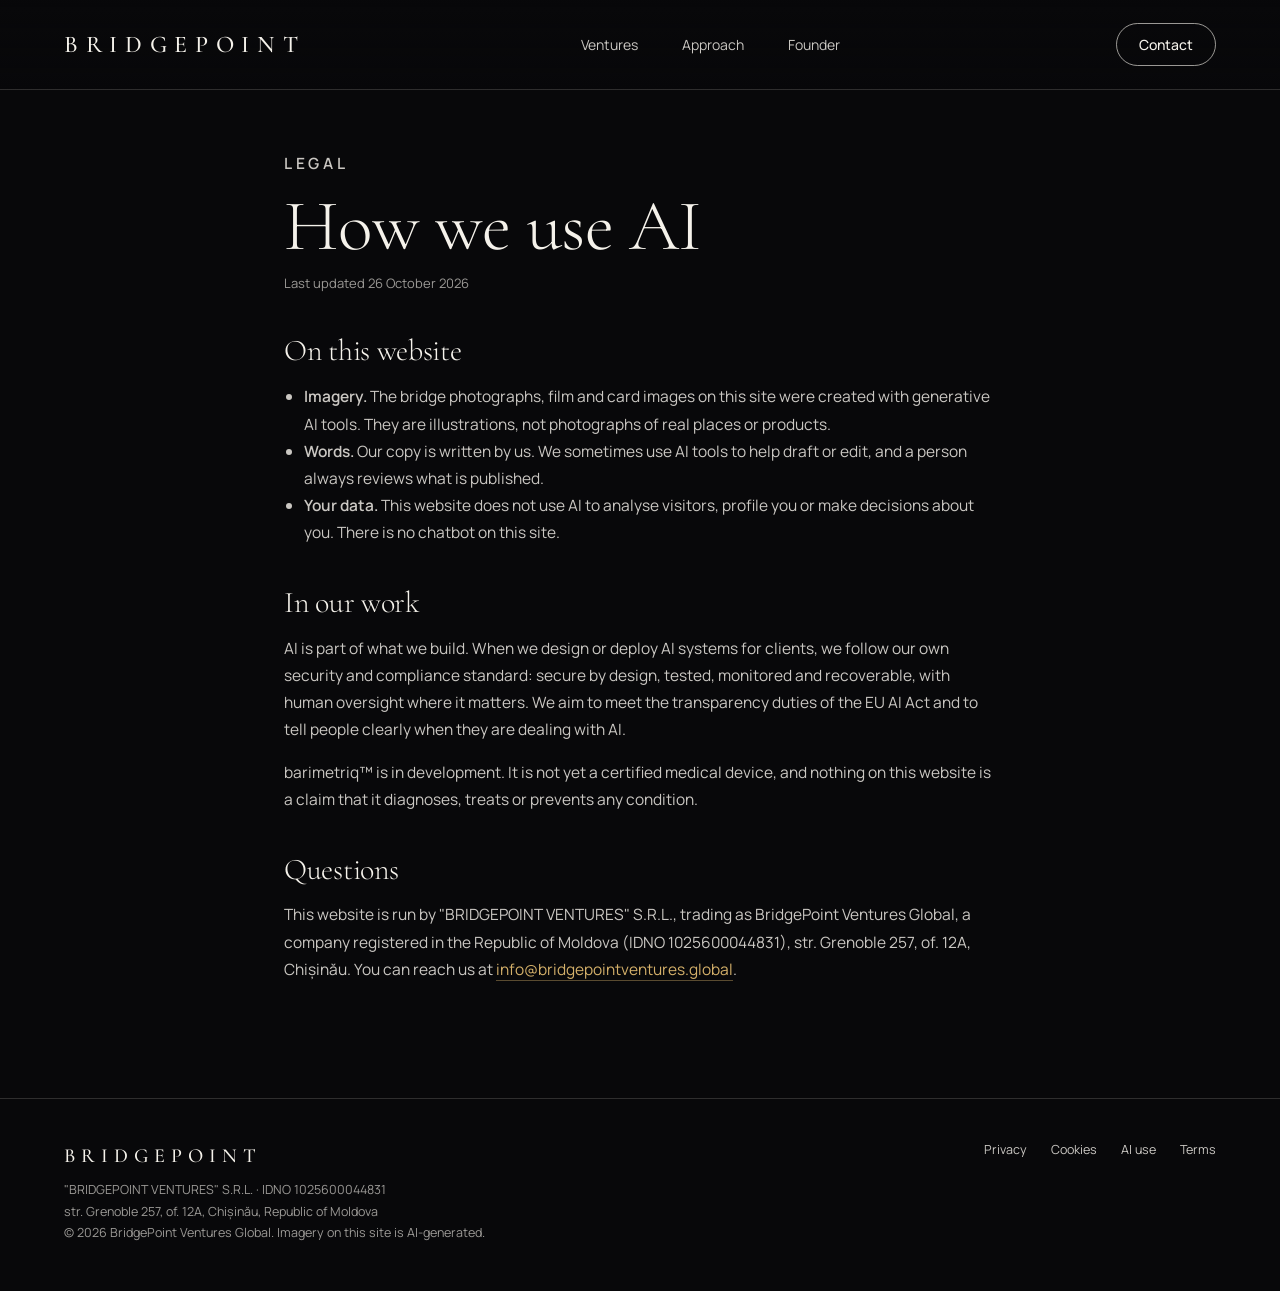
==== ai-use/index.html @ a8a0b84e "Launch BridgePoint Ventures Global website Co-Authored-By: Claude Opus 5.5 <noreply@anthropic.com> C" ====
<!doctype html>
<html lang="en">
<head>
<meta charset="utf-8">
<meta http-equiv="Content-Security-Policy" content="default-src 'self'; script-src 'self'; style-src 'self'; img-src 'self' data:; media-src 'self'; font-src 'self'; connect-src 'self'; object-src 'none'; base-uri 'self'; form-action 'self'; upgrade-insecure-requests">
<meta name="referrer" content="strict-origin-when-cross-origin">
<meta name="viewport" content="width=device-width, initial-scale=1">
<title>How we use AI · BridgePoint Ventures Global</title>
<meta name="description" content="How BridgePoint Ventures Global uses artificial intelligence.">
<meta name="theme-color" content="#08080A">
<meta name="robots" content="index,follow">
<link rel="canonical" href="https://bridgepointventures.global/ai-use/">
<link rel="icon" href="/favicon.svg" type="image/svg+xml">
<link rel="stylesheet" href="/css/site.css">
</head>
<body class="ready solid-bg">
<a class="skip" href="#main">Skip to content</a>
<header>
  <a class="logo" href="/" aria-label="BridgePoint Ventures Global, home">BRIDGEPOINT</a>
  <nav class="main" aria-label="Main"><a href="/#ventures">Ventures</a><a href="/#approach">Approach</a><a href="/#founder">Founder</a></nav>
  <a class="pill" href="/#contact">Contact</a>
</header>
<main id="main" class="legal">
<p class="eyebrow">Legal</p>
<h1>How we use AI</h1>
<p class="meta">Last updated 26 October 2026</p>

<h2>On this website</h2>
<ul>
<li><strong>Imagery.</strong> The bridge photographs, film and card images on this site were created with generative AI tools. They are illustrations, not photographs of real places or products.</li>
<li><strong>Words.</strong> Our copy is written by us. We sometimes use AI tools to help draft or edit, and a person always reviews what is published.</li>
<li><strong>Your data.</strong> This website does not use AI to analyse visitors, profile you or make decisions about you. There is no chatbot on this site.</li>
</ul>
<h2>In our work</h2>
<p>AI is part of what we build. When we design or deploy AI systems for clients, we follow our own security and compliance standard: secure by design, tested, monitored and recoverable, with human oversight where it matters. We aim to meet the transparency duties of the EU AI Act and to tell people clearly when they are dealing with AI.</p>
<p>barimetriq™ is in development. It is not yet a certified medical device, and nothing on this website is a claim that it diagnoses, treats or prevents any condition.</p>
<h2>Questions</h2>
<p>This website is run by "BRIDGEPOINT VENTURES" S.R.L., trading as BridgePoint Ventures Global, a company registered in the Republic of Moldova (IDNO 1025600044831), str. Grenoble 257, of. 12A, Chișinău. You can reach us at <a href="mailto:info@bridgepointventures.global">info@bridgepointventures.global</a>.</p>

</main>
<footer>
  <div>
    <div class="fl">BRIDGEPOINT</div>
    <div>"BRIDGEPOINT VENTURES" S.R.L. · IDNO 1025600044831</div>
    <div>str. Grenoble 257, of. 12A, Chișinău, Republic of Moldova</div>
    <div>© 2026 BridgePoint Ventures Global. Imagery on this site is AI-generated.</div>
  </div>
  <nav aria-label="Legal"><a href="/privacy/">Privacy</a><a href="/cookies/">Cookies</a><a href="/ai-use/">AI use</a><a href="/terms/">Terms</a></nav>
</footer>
</body>
</html>
---- css/site.css ----
@font-face{font-family:'Cormorant Garamond';font-style:normal;font-weight:300;font-display:swap;src:url(/fonts/cormorant-garamond-latin-300-normal.woff2) format('woff2');unicode-range:U+0000-00FF,U+0131,U+0152-0153,U+02BB-02BC,U+02C6,U+02DA,U+02DC,U+2000-206F,U+2122,U+2190-2193,U+2212,U+2215}
@font-face{font-family:'Cormorant Garamond';font-style:normal;font-weight:300;font-display:swap;src:url(/fonts/cormorant-garamond-latin-ext-300-normal.woff2) format('woff2');unicode-range:U+0100-02AF,U+0218-021B,U+1E00-1EFF,U+20A0-20CF,U+2C60-2C7F,U+A720-A7FF}
@font-face{font-family:'Cormorant Garamond';font-style:italic;font-weight:300;font-display:swap;src:url(/fonts/cormorant-garamond-latin-300-italic.woff2) format('woff2');unicode-range:U+0000-00FF,U+0131,U+0152-0153,U+02BB-02BC,U+02C6,U+02DA,U+02DC,U+2000-206F,U+2122,U+2190-2193,U+2212,U+2215}
@font-face{font-family:'Cormorant Garamond';font-style:italic;font-weight:300;font-display:swap;src:url(/fonts/cormorant-garamond-latin-ext-300-italic.woff2) format('woff2');unicode-range:U+0100-02AF,U+0218-021B,U+1E00-1EFF,U+20A0-20CF,U+2C60-2C7F,U+A720-A7FF}
@font-face{font-family:'Cormorant Garamond';font-style:normal;font-weight:500;font-display:swap;src:url(/fonts/cormorant-garamond-latin-500-normal.woff2) format('woff2');unicode-range:U+0000-00FF,U+0131,U+0152-0153,U+02BB-02BC,U+02C6,U+02DA,U+02DC,U+2000-206F,U+2122,U+2190-2193,U+2212,U+2215}
@font-face{font-family:'Cormorant Garamond';font-style:normal;font-weight:500;font-display:swap;src:url(/fonts/cormorant-garamond-latin-ext-500-normal.woff2) format('woff2');unicode-range:U+0100-02AF,U+0218-021B,U+1E00-1EFF,U+20A0-20CF,U+2C60-2C7F,U+A720-A7FF}
@font-face{font-family:'Manrope';font-style:normal;font-weight:400;font-display:swap;src:url(/fonts/manrope-latin-400-normal.woff2) format('woff2');unicode-range:U+0000-00FF,U+0131,U+0152-0153,U+02BB-02BC,U+02C6,U+02DA,U+02DC,U+2000-206F,U+2122,U+2190-2193,U+2212,U+2215}
@font-face{font-family:'Manrope';font-style:normal;font-weight:400;font-display:swap;src:url(/fonts/manrope-latin-ext-400-normal.woff2) format('woff2');unicode-range:U+0100-02AF,U+0218-021B,U+1E00-1EFF,U+20A0-20CF,U+2C60-2C7F,U+A720-A7FF}
@font-face{font-family:'Manrope';font-style:normal;font-weight:500;font-display:swap;src:url(/fonts/manrope-latin-500-normal.woff2) format('woff2');unicode-range:U+0000-00FF,U+0131,U+0152-0153,U+02BB-02BC,U+02C6,U+02DA,U+02DC,U+2000-206F,U+2122,U+2190-2193,U+2212,U+2215}
@font-face{font-family:'Manrope';font-style:normal;font-weight:500;font-display:swap;src:url(/fonts/manrope-latin-ext-500-normal.woff2) format('woff2');unicode-range:U+0100-02AF,U+0218-021B,U+1E00-1EFF,U+20A0-20CF,U+2C60-2C7F,U+A720-A7FF}
@font-face{font-family:'Manrope';font-style:normal;font-weight:600;font-display:swap;src:url(/fonts/manrope-latin-600-normal.woff2) format('woff2');unicode-range:U+0000-00FF,U+0131,U+0152-0153,U+02BB-02BC,U+02C6,U+02DA,U+02DC,U+2000-206F,U+2122,U+2190-2193,U+2212,U+2215}
@font-face{font-family:'Manrope';font-style:normal;font-weight:600;font-display:swap;src:url(/fonts/manrope-latin-ext-600-normal.woff2) format('woff2');unicode-range:U+0100-02AF,U+0218-021B,U+1E00-1EFF,U+20A0-20CF,U+2C60-2C7F,U+A720-A7FF}

:root{
  --ink:#08080A; --ink-2:#111014; --soft:#F5F2EB; --soft-80:rgba(245,242,235,.82); --soft-60:rgba(245,242,235,.62);
  --hair:rgba(245,242,235,.16); --gold:#D4B06A; --gold-deep:#B8913A;
  --ease:cubic-bezier(.16,1,.3,1);
  --serif:'Cormorant Garamond',Georgia,'Times New Roman',serif; --sans:'Manrope',system-ui,-apple-system,'Segoe UI',sans-serif;
  --pad:64px;
  color-scheme:dark;
}
*{box-sizing:border-box}
html{scroll-behavior:smooth;-webkit-text-size-adjust:100%}
body{margin:0;background:var(--ink);color:var(--soft);font-family:var(--sans);-webkit-font-smoothing:antialiased;overflow-x:hidden}
a{color:inherit;text-decoration:none}
img,video{display:block;max-width:100%}
:focus-visible{outline:2px solid var(--gold);outline-offset:3px;border-radius:4px}
.skip{position:absolute;left:-9999px;top:12px;z-index:100;background:var(--soft);color:var(--ink);padding:10px 16px;border-radius:999px;font-size:14px}
.skip:focus{left:16px}
.sr{position:absolute;width:1px;height:1px;overflow:hidden;clip:rect(0 0 0 0);white-space:nowrap}

/* Stage */
.stage{position:fixed;inset:0;z-index:0;overflow:hidden;background:var(--ink)}
.plate{position:absolute;inset:0;opacity:0;transition:opacity 1.4s var(--ease)}
.plate.on{opacity:1}
.plate img,.plate video{width:100%;height:100%;object-fit:cover;transform:scale(1.06);transition:transform 9s linear}
.plate.on img,.plate.on video{transform:scale(1)}
.plate.dim{opacity:0!important}
.scrim{position:absolute;inset:0;background:linear-gradient(90deg,rgba(5,5,5,.66) 0%,rgba(5,5,5,.25) 45%,rgba(5,5,5,0) 70%),linear-gradient(0deg,rgba(5,5,5,.55) 0%,rgba(5,5,5,0) 35%)}

/* Chrome */
header{position:fixed;top:0;left:0;right:0;z-index:20;height:90px;display:flex;align-items:center;justify-content:space-between;padding:0 var(--pad);border-bottom:1px solid var(--hair);background:linear-gradient(180deg,rgba(8,8,10,.55),rgba(8,8,10,0))}
.logo{font-family:var(--serif);font-weight:500;font-size:24px;letter-spacing:.32em}
nav{display:flex;gap:44px;font-size:14px;color:var(--soft-80)}
nav a{transition:opacity .4s var(--ease)}nav a:hover{opacity:.6}
.pill{border:1px solid var(--soft-60);border-radius:999px;padding:11px 22px;font-size:14px;font-weight:500;transition:background .4s var(--ease),color .4s var(--ease)}
.pill:hover{background:var(--soft);color:var(--ink)}
.guide-v{position:fixed;z-index:5;top:0;bottom:0;left:72.2%;width:1px;background:rgba(245,242,235,.12);transform-origin:top;transform:scaleY(0);transition:transform 1.6s var(--ease) .6s;pointer-events:none}
.dot{position:fixed;z-index:6;left:calc(72.2% - 4px);width:9px;height:9px;border-radius:50%;background:var(--gold);opacity:0;transition:opacity .8s var(--ease) 1.6s;pointer-events:none}
.dot.a{top:86px}.dot.b{top:68.6%}
.ready .guide-v{transform:scaleY(1)}.ready .dot{opacity:1}
.solid-bg .guide-v,.solid-bg .dot{opacity:0}

/* Intro */
.intro{position:fixed;inset:0;z-index:30;display:flex;flex-direction:column;align-items:center;justify-content:center;gap:18px;background:var(--ink);transition:opacity 1.2s var(--ease) 1.5s,visibility 0s linear 2.7s}
.intro .mark{font-family:var(--serif);font-weight:300;font-size:clamp(44px,9vw,128px);letter-spacing:.18em;opacity:0;transform:translateY(24px);transition:all 1.2s var(--ease) .2s}
.intro .sub{font-size:11px;letter-spacing:.32em;color:var(--soft-60);opacity:0;transition:opacity 1s var(--ease) .7s}
.ready .intro{opacity:0;visibility:hidden}
.ready .intro .mark{opacity:1;transform:none}.ready .intro .sub{opacity:1}

/* Sections */
main{position:relative;z-index:10}
section{min-height:100vh;position:relative;padding:0 var(--pad)}
.hero{display:flex;align-items:flex-end;padding-bottom:58px}
.eyebrow{font-size:11px;font-weight:600;letter-spacing:.24em;color:var(--gold);margin:0 0 14px;text-transform:uppercase}
h1,h2,h3{font-family:var(--serif);font-weight:300;margin:0}
h1,h2{line-height:.98;letter-spacing:-.01em}
h1{font-size:clamp(56px,6.8vw,98px)}
h2{font-size:clamp(46px,5vw,72px)}
em{color:var(--gold);font-style:italic}
.win{display:block;overflow:hidden;padding-bottom:.06em}
.win>span{display:block;transform:translateY(105%);transition:transform 1.3s var(--ease)}
.lede{font-size:15px;line-height:1.65;color:var(--soft-80);max-width:460px;margin:16px 0 0}
.ctas{display:flex;gap:14px;margin-top:28px;flex-wrap:wrap}
.btn{display:inline-flex;align-items:center;gap:10px;min-height:48px;padding:0 28px;border-radius:999px;font-size:13px;font-weight:600;transition:transform .3s var(--ease),opacity .4s var(--ease),border-color .4s var(--ease),color .4s var(--ease)}
.btn:active{transform:scale(.97)}
.btn.solid{background:var(--soft);color:var(--ink)}.btn.solid:hover{opacity:.85}
.btn.gold{background:var(--gold);color:var(--ink)}.btn.gold:hover{opacity:.85}
.btn.ghost{border:1px solid var(--soft-60)}.btn.ghost:hover{border-color:var(--gold);color:var(--gold)}
.stats{position:absolute;right:var(--pad);bottom:58px;width:300px;display:flex;flex-direction:column;gap:14px;margin:0;padding:0;list-style:none}
.stat{border-top:1px solid var(--hair);padding-top:14px;width:28px;transition:width 1.2s var(--ease)}
.stat b{display:block;font-family:var(--serif);font-weight:300;font-size:44px;line-height:1}
.stat span{display:block;font-size:11px;letter-spacing:.04em;color:var(--soft-80);white-space:nowrap}
.fade{opacity:0;transform:translateY(28px);transition:opacity 1.1s var(--ease),transform 1.1s var(--ease)}
.in .win>span,.in .fade{transform:none;opacity:1}
.in .stat{width:100%}
.in .d1{transition-delay:.12s}.in .d2{transition-delay:.24s}.in .d3{transition-delay:.36s}.in .d4{transition-delay:.48s}.in .d5{transition-delay:.6s}.in .d6{transition-delay:.72s}.in .d7{transition-delay:.84s}

/* Approach */
.approach{padding-top:146px}
.steps{display:flex;gap:26px;margin:34px 0 0;padding:0;list-style:none;flex-wrap:wrap}
.step{width:139px;height:139px;border-radius:50%;border:1px solid var(--hair);background:rgba(8,8,10,.35);backdrop-filter:blur(6px);-webkit-backdrop-filter:blur(6px);display:flex;flex-direction:column;align-items:center;justify-content:center;gap:4px}
.step b{font-family:var(--serif);font-weight:300;font-size:32px}
.step span{font-size:11px;color:var(--soft-80);letter-spacing:.06em}

/* Ventures */
.ventures{padding-top:146px;padding-right:0;overflow:hidden}
.rail{display:flex;gap:18px;margin:110px 0 0;padding:0 0 40px;list-style:none;will-change:transform}
.rail li{flex:0 0 300px}
.rail li:nth-child(even){margin-top:30px}
.card{height:370px;border-radius:18px;border:1px solid var(--hair);background:rgba(8,8,10,.48);backdrop-filter:blur(10px);-webkit-backdrop-filter:blur(10px);padding:16px;display:flex;flex-direction:column;transition:transform .5s var(--ease),border-color .5s var(--ease)}
.card:hover{transform:translateY(-6px);border-color:rgba(212,176,106,.5)}
.card img{width:100%;height:150px;object-fit:cover;border-radius:10px}
.card .n{font-size:10px;font-weight:600;color:var(--soft-60);margin:18px 8px 2px;letter-spacing:.2em}
.card h3{font-size:30px;margin:0 8px;line-height:1.05}
.card p{font-size:12.5px;line-height:1.55;color:var(--soft-80);margin:8px 8px 0;max-width:240px}
.card .link{margin:auto 8px 8px;font-size:12px;font-weight:600;color:var(--gold);letter-spacing:.04em;transition:opacity .4s var(--ease)}
.card:hover .link{opacity:.7}

/* Founder */
.founder{background:linear-gradient(180deg,rgba(8,8,10,0) 0%,rgba(8,8,10,.92) 18%,var(--ink) 30%);padding-top:180px;padding-bottom:120px;display:grid;grid-template-columns:minmax(0,1fr) minmax(0,1.1fr);gap:72px;align-items:start}
.founder h2 em{display:block}
.founder .lede{max-width:520px}
.creds{list-style:none;margin:0;padding:0;border-top:1px solid var(--hair)}
.creds li{display:flex;justify-content:space-between;gap:24px;padding:18px 0;border-bottom:1px solid var(--hair);font-size:15px}
.creds li span:last-child{color:var(--soft-60);text-align:right}
.quote{font-family:var(--serif);font-style:italic;font-weight:300;font-size:clamp(34px,3.6vw,52px);color:var(--gold);line-height:1.05;margin:36px 0 0}

/* Contact */
.contact{background:var(--ink);min-height:auto;padding-top:140px;padding-bottom:140px;display:flex;flex-direction:column;align-items:center;text-align:center}
.contact h2{max-width:900px}
.topics{display:flex;flex-wrap:wrap;justify-content:center;gap:12px;margin:36px 0 0;padding:0;border:0}
.topics legend{position:absolute;width:1px;height:1px;overflow:hidden;clip:rect(0 0 0 0)}
.topic{font:inherit;font-size:14px;min-height:46px;padding:0 22px;border-radius:999px;border:1px solid rgba(245,242,235,.3);background:transparent;color:var(--soft);cursor:pointer;transition:all .4s var(--ease)}
.topic:hover{border-color:var(--gold)}
.topic[aria-pressed="true"]{background:var(--soft);color:var(--ink);border-color:var(--soft)}
.contact .btn{margin-top:30px}
.contact .small{font-size:14px;color:var(--soft-60);margin:18px 0 0;line-height:1.6}
.contact .small a{color:var(--gold);border-bottom:1px solid rgba(212,176,106,.4)}

/* Footer */
footer{position:relative;z-index:10;background:var(--ink);border-top:1px solid var(--hair);padding:40px var(--pad) 48px;display:flex;flex-wrap:wrap;justify-content:space-between;gap:24px;font-size:12.5px;color:var(--soft-60);line-height:1.7}
footer .fl{font-family:var(--serif);font-size:20px;letter-spacing:.3em;color:var(--soft);margin-bottom:6px}
footer nav{gap:24px;font-size:12.5px;flex-wrap:wrap}
footer nav a{color:var(--soft-80)}
footer nav a:hover{color:var(--gold);opacity:1}

/* Legal pages */
.legal{position:relative;z-index:10;max-width:760px;margin:0 auto;padding:150px 24px 100px}
.legal h1{font-size:clamp(46px,6vw,72px);margin-bottom:10px}
.legal .meta{color:var(--soft-60);font-size:13px;margin:0 0 40px}
.legal h2{font-size:30px;margin:40px 0 10px;line-height:1.1}
.legal p,.legal li{font-size:15.5px;line-height:1.75;color:var(--soft-80)}
.legal ul{padding-left:20px}
.legal a{color:var(--gold);border-bottom:1px solid rgba(212,176,106,.4)}
.legal header{background:var(--ink)}

.note{position:fixed;left:50%;bottom:18px;transform:translateX(-50%);z-index:25;font-size:11px;letter-spacing:.2em;color:var(--soft-60);transition:opacity .6s var(--ease);pointer-events:none}
.scrolled .note{opacity:0}

@media (max-width:1100px){
  nav.main{gap:28px}
  .founder{grid-template-columns:1fr;gap:40px}
}
@media (max-width:900px){
  :root{--pad:20px}
  nav.main{display:none}
  header{height:72px}
  .logo{font-size:20px}
  .guide-v,.dot,.note{display:none}
  .hero{flex-direction:column;align-items:flex-start;justify-content:flex-end;padding-bottom:40px}
  .stats{position:static;width:100%;flex-direction:row;margin-top:32px;gap:12px}
  .stat{width:100%}
  .stat b{font-size:32px}.stat span{white-space:normal}
  .approach,.ventures{padding-top:110px}
  .step{width:104px;height:104px}.step b{font-size:26px}
  .rail{margin-top:48px;overflow-x:auto;padding-right:20px;scroll-snap-type:x mandatory;transform:none!important}
  .rail li{flex-basis:80vw;scroll-snap-align:start}
  .rail li:nth-child(even){margin-top:0}
  .founder{padding-top:120px;padding-bottom:80px}
  .creds li{flex-direction:column;gap:2px}
  .creds li span:last-child{text-align:left}
  .contact{padding-top:100px;padding-bottom:100px}
  .legal{padding-top:120px}
}
@media (prefers-reduced-motion: reduce){
  *,*::before,*::after{transition-duration:.01ms!important;transition-delay:0s!important;scroll-behavior:auto!important}
  .plate img,.plate video{transform:none!important}
  .win>span,.fade{transform:none!important;opacity:1!important}
  .stat{width:100%!important}
}
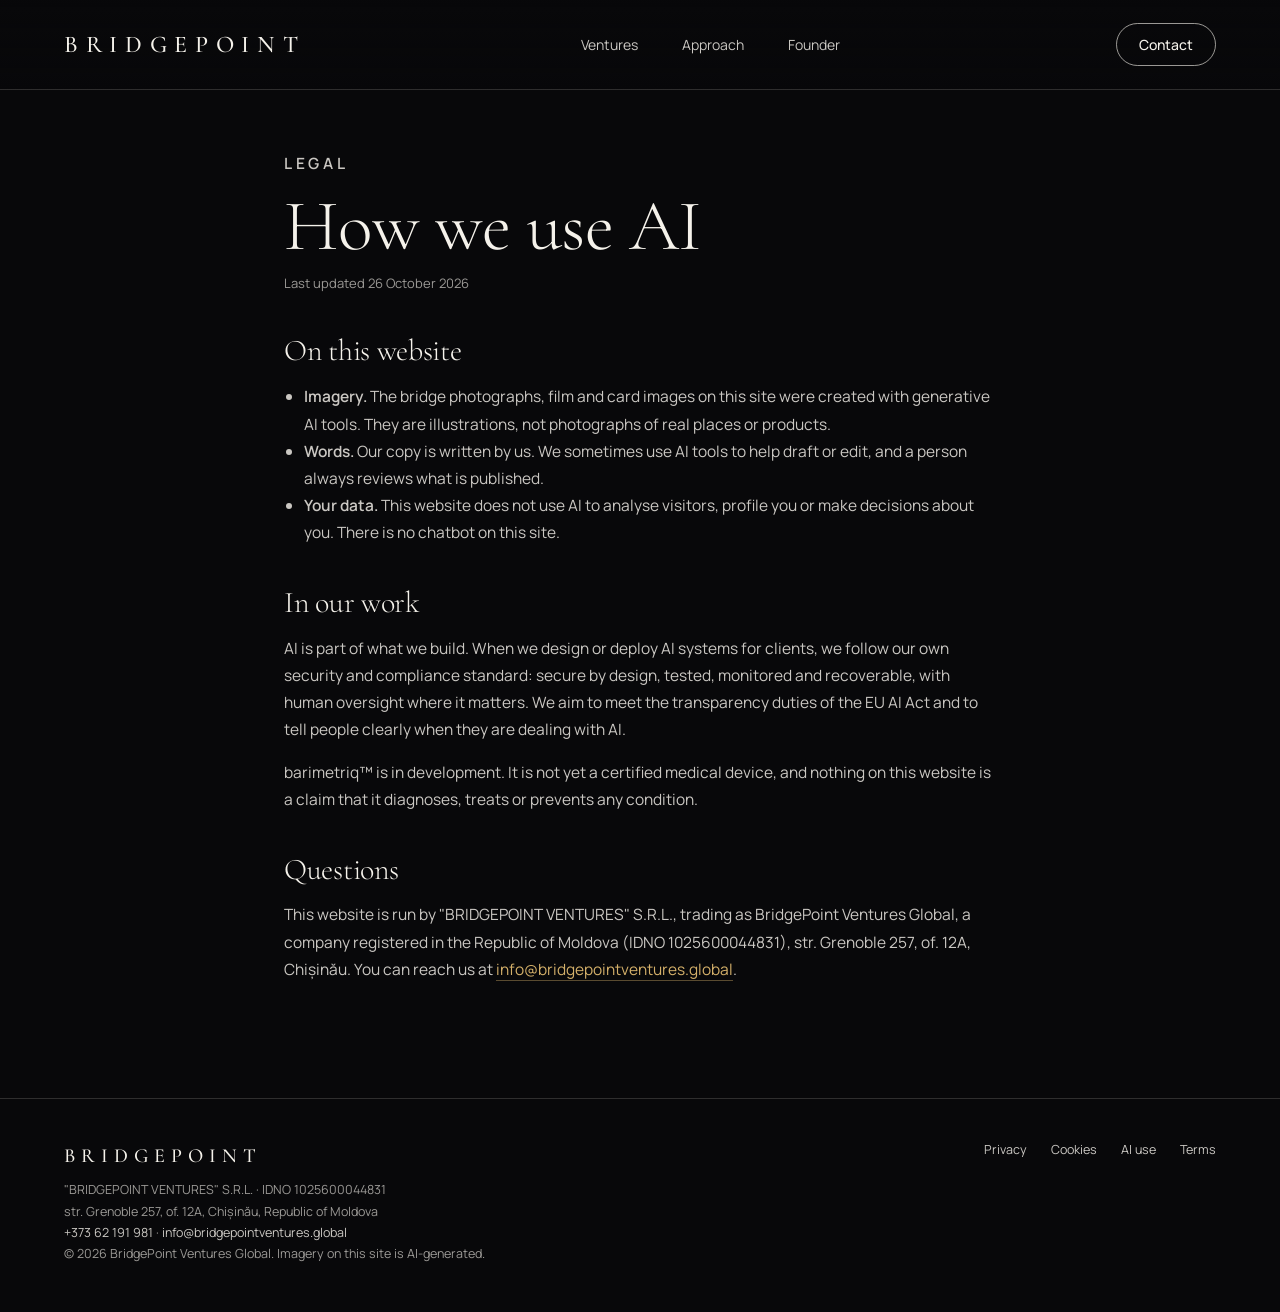
==== commit ee68b31d: "Add company phone and email to footer Co-Authored-By: Claude Opus 5.5 <noreply@anthropic.com> Claude" ====
--- a/ai-use/index.html
+++ b/ai-use/index.html
@@ -43,6 +43,7 @@
     <div class="fl">BRIDGEPOINT</div>
     <div>"BRIDGEPOINT VENTURES" S.R.L. · IDNO 1025600044831</div>
     <div>str. Grenoble 257, of. 12A, Chișinău, Republic of Moldova</div>
+    <div class="fc"><a href="tel:+37362191981">+373 62 191 981</a> · <a href="mailto:info@bridgepointventures.global">info@bridgepointventures.global</a></div>
     <div>© 2026 BridgePoint Ventures Global. Imagery on this site is AI-generated.</div>
   </div>
   <nav aria-label="Legal"><a href="/privacy/">Privacy</a><a href="/cookies/">Cookies</a><a href="/ai-use/">AI use</a><a href="/terms/">Terms</a></nav>
--- a/css/site.css
+++ b/css/site.css
@@ -134,6 +134,8 @@
 footer nav{gap:24px;font-size:12.5px;flex-wrap:wrap}
 footer nav a{color:var(--soft-80)}
 footer nav a:hover{color:var(--gold);opacity:1}
+footer .fc a{color:var(--soft-80)}
+footer .fc a:hover{color:var(--gold);opacity:1}
 
 /* Legal pages */
 .legal{position:relative;z-index:10;max-width:760px;margin:0 auto;padding:150px 24px 100px}
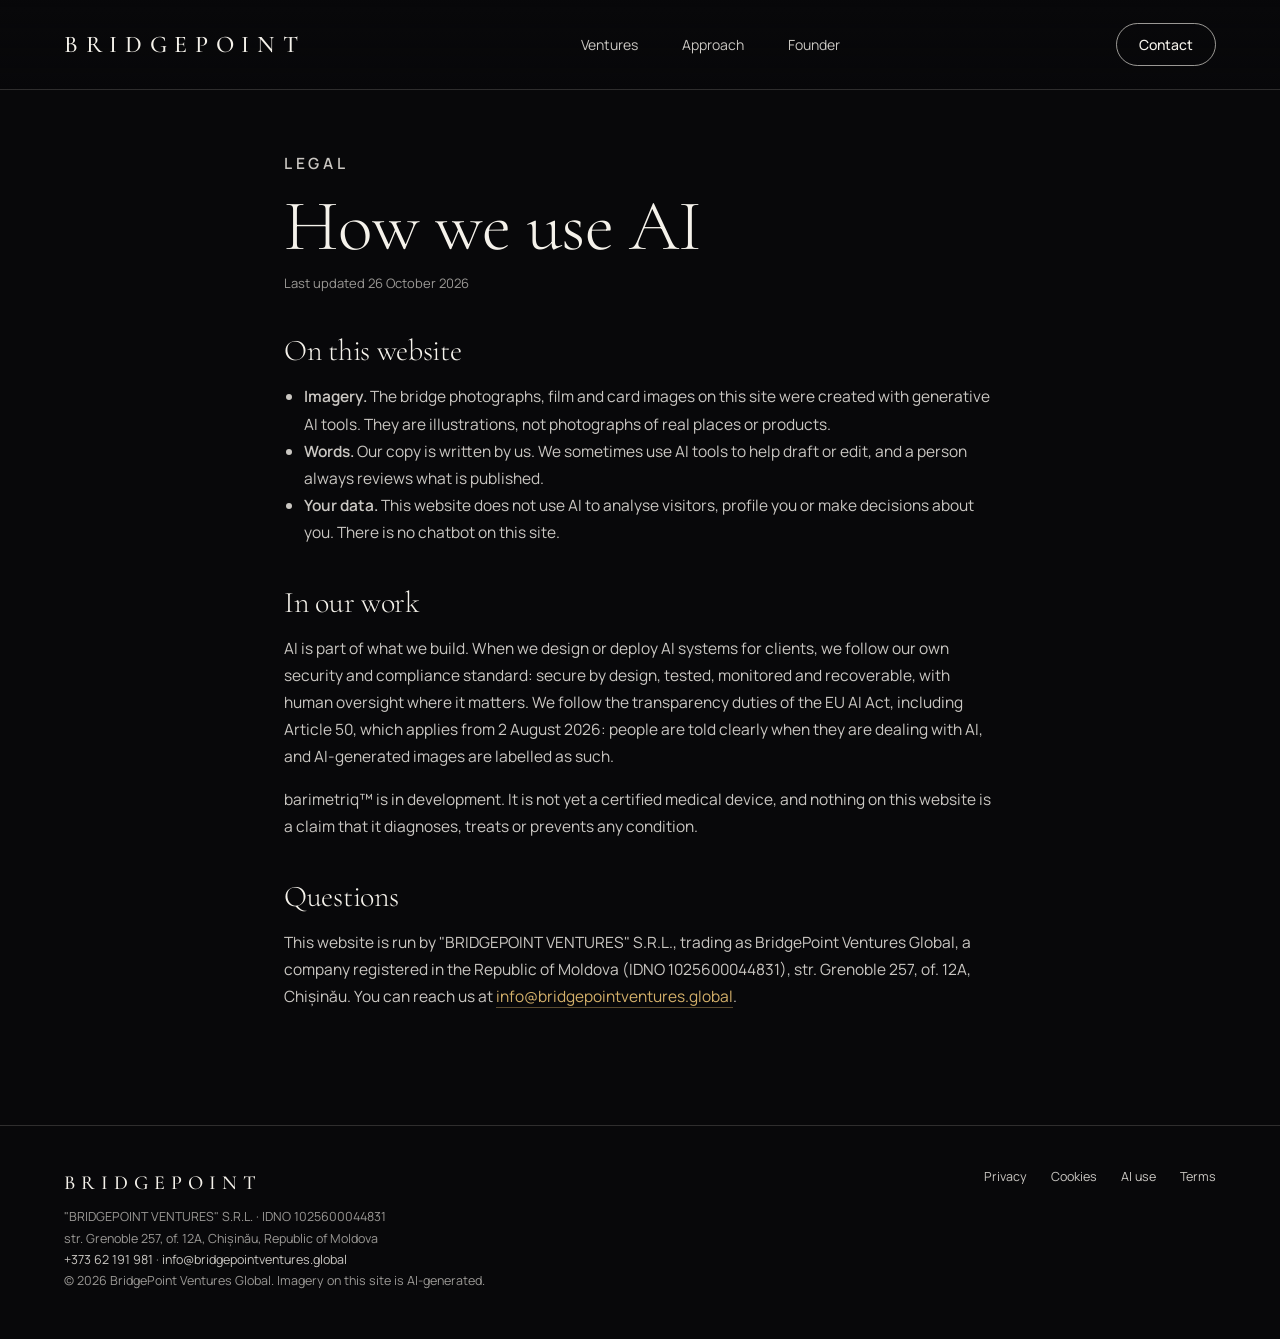
==== commit 57c241a5: "Legal pages: cite Moldova Law 195/2024 and EU AI Act Article 50 Co-Authored-By: Claude Opus 5.5 <nor" ====
--- a/ai-use/index.html
+++ b/ai-use/index.html
@@ -2,7 +2,7 @@
 <html lang="en">
 <head>
 <meta charset="utf-8">
-<meta http-equiv="Content-Security-Policy" content="default-src 'self'; script-src 'self'; style-src 'self'; img-src 'self' data:; media-src 'self'; font-src 'self'; connect-src 'self'; object-src 'none'; base-uri 'self'; form-action 'self'; upgrade-insecure-requests">
+<meta http-equiv="Content-Security-Policy" content="default-src 'self'; script-src 'self'; style-src 'self'; img-src 'self' data:; media-src 'self'; font-src 'self'; connect-src 'self'; object-src 'none'; base-uri 'self'; form-action 'self'">
 <meta name="referrer" content="strict-origin-when-cross-origin">
 <meta name="viewport" content="width=device-width, initial-scale=1">
 <title>How we use AI · BridgePoint Ventures Global</title>
@@ -32,7 +32,7 @@
 <li><strong>Your data.</strong> This website does not use AI to analyse visitors, profile you or make decisions about you. There is no chatbot on this site.</li>
 </ul>
 <h2>In our work</h2>
-<p>AI is part of what we build. When we design or deploy AI systems for clients, we follow our own security and compliance standard: secure by design, tested, monitored and recoverable, with human oversight where it matters. We aim to meet the transparency duties of the EU AI Act and to tell people clearly when they are dealing with AI.</p>
+<p>AI is part of what we build. When we design or deploy AI systems for clients, we follow our own security and compliance standard: secure by design, tested, monitored and recoverable, with human oversight where it matters. We follow the transparency duties of the EU AI Act, including Article 50, which applies from 2 August 2026: people are told clearly when they are dealing with AI, and AI-generated images are labelled as such.</p>
 <p>barimetriq™ is in development. It is not yet a certified medical device, and nothing on this website is a claim that it diagnoses, treats or prevents any condition.</p>
 <h2>Questions</h2>
 <p>This website is run by "BRIDGEPOINT VENTURES" S.R.L., trading as BridgePoint Ventures Global, a company registered in the Republic of Moldova (IDNO 1025600044831), str. Grenoble 257, of. 12A, Chișinău. You can reach us at <a href="mailto:info@bridgepointventures.global">info@bridgepointventures.global</a>.</p>
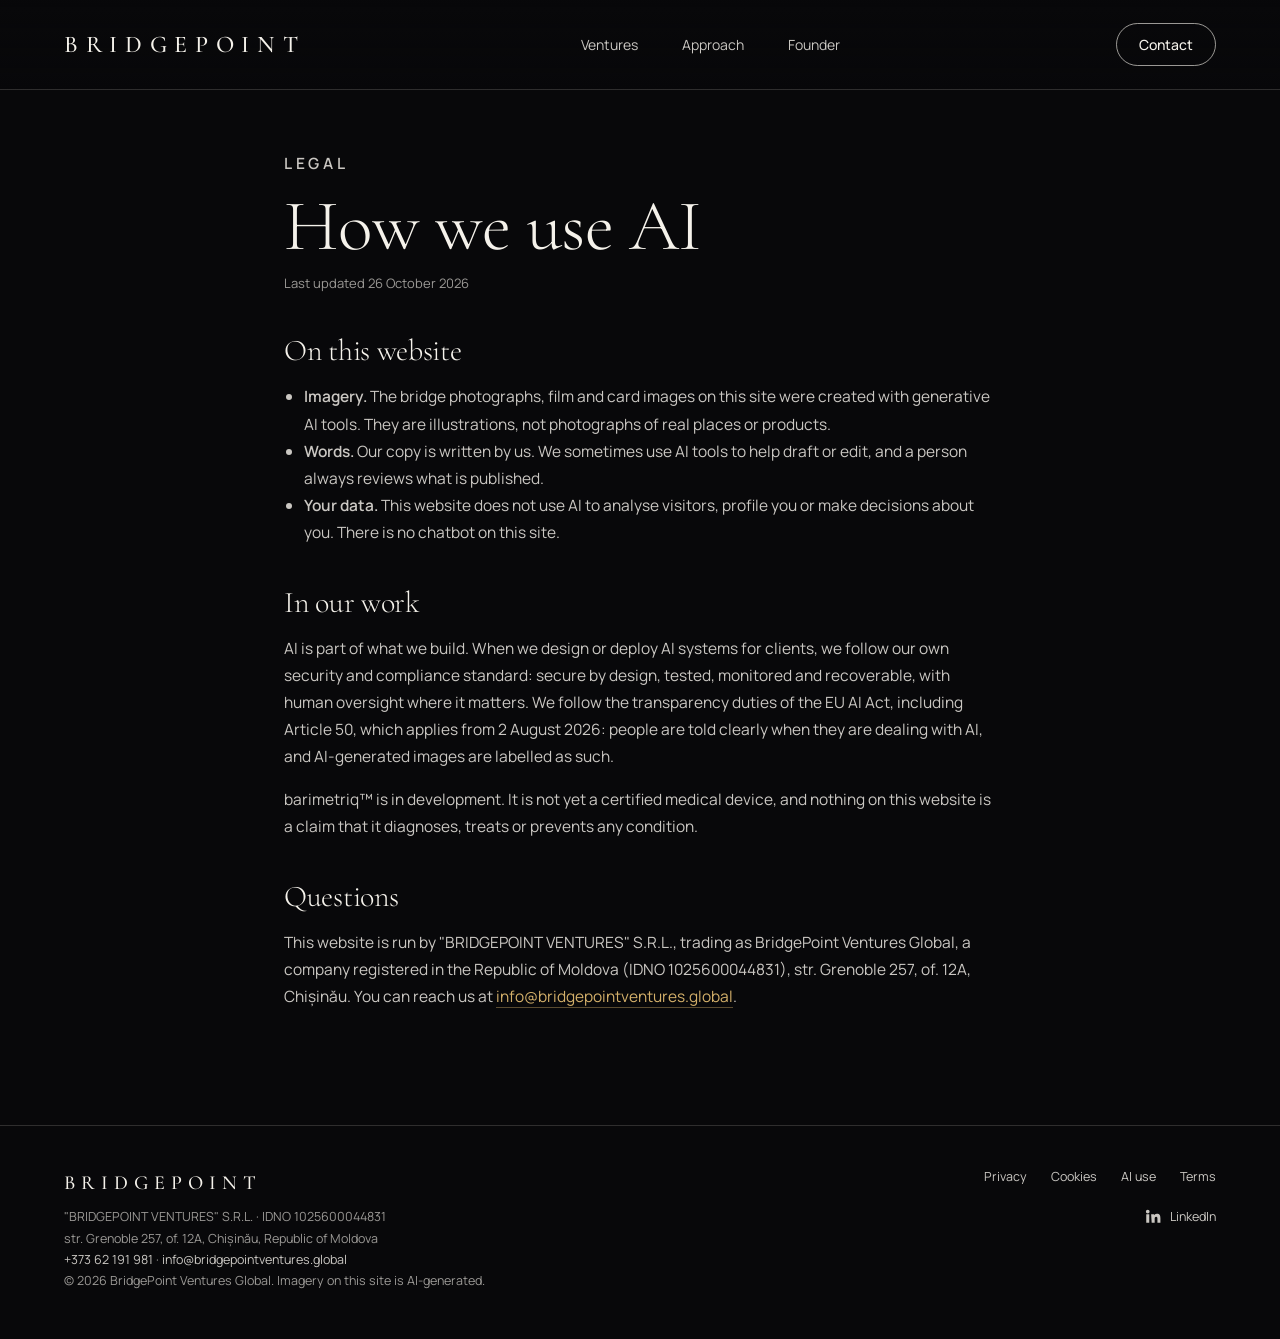
==== commit 51e4157f: "Add LinkedIn to footer, founder section and structured data Co-Authored-By: Claude Opus 5.5 <noreply" ====
--- a/ai-use/index.html
+++ b/ai-use/index.html
@@ -2,7 +2,7 @@
 <html lang="en">
 <head>
 <meta charset="utf-8">
-<meta http-equiv="Content-Security-Policy" content="default-src 'self'; script-src 'self'; style-src 'self'; img-src 'self' data:; media-src 'self'; font-src 'self'; connect-src 'self'; object-src 'none'; base-uri 'self'; form-action 'self'">
+<meta http-equiv="Content-Security-Policy" content="default-src 'self'; script-src 'self' https://static.cloudflareinsights.com; style-src 'self'; img-src 'self' data:; media-src 'self'; font-src 'self'; connect-src 'self' https://cloudflareinsights.com; object-src 'none'; base-uri 'self'; form-action 'self'">
 <meta name="referrer" content="strict-origin-when-cross-origin">
 <meta name="viewport" content="width=device-width, initial-scale=1">
 <title>How we use AI · BridgePoint Ventures Global</title>
@@ -46,7 +46,8 @@
     <div class="fc"><a href="tel:+37362191981">+373 62 191 981</a> · <a href="mailto:info@bridgepointventures.global">info@bridgepointventures.global</a></div>
     <div>© 2026 BridgePoint Ventures Global. Imagery on this site is AI-generated.</div>
   </div>
-  <nav aria-label="Legal"><a href="/privacy/">Privacy</a><a href="/cookies/">Cookies</a><a href="/ai-use/">AI use</a><a href="/terms/">Terms</a></nav>
+  <div class="fr"><nav aria-label="Legal"><a href="/privacy/">Privacy</a><a href="/cookies/">Cookies</a><a href="/ai-use/">AI use</a><a href="/terms/">Terms</a></nav>
+    <nav class="social" aria-label="Social"><a href="https://www.linkedin.com/in/dr-suzanne-o-connell" target="_blank" rel="noopener me" aria-label="Dr Suzanne O'Connell on LinkedIn"><svg viewBox="0 0 24 24" width="18" height="18" aria-hidden="true" focusable="false"><path fill="currentColor" d="M4.98 3.5a2.5 2.5 0 1 1 0 5 2.5 2.5 0 0 1 0-5zM3 9.5h4V21H3zM9.5 9.5h3.8v1.6h.05c.53-1 1.83-2.05 3.77-2.05 4.03 0 4.78 2.65 4.78 6.1V21h-4v-5.1c0-1.22-.02-2.78-1.7-2.78-1.7 0-1.96 1.33-1.96 2.7V21h-4z"/></svg><span>LinkedIn</span></a></nav></div>
 </footer>
 </body>
 </html>
--- a/css/site.css
+++ b/css/site.css
@@ -181,3 +181,10 @@
   .win>span,.fade{transform:none!important;opacity:1!important}
   .stat{width:100%!important}
 }
+footer .social{display:flex;gap:18px;align-items:center}
+footer .social a{display:inline-flex;align-items:center;gap:8px;color:var(--soft-80)}
+footer .social a:hover{color:var(--gold);opacity:1}
+.founder .lnk{display:inline-block;margin-top:22px;font-size:13px;letter-spacing:.14em;text-transform:uppercase;color:var(--gold);border-bottom:1px solid rgba(212,176,106,.35);padding-bottom:4px}
+.founder .lnk:hover{border-color:var(--gold)}
+footer .fr{display:flex;flex-direction:column;align-items:flex-end;gap:18px}
+@media (max-width:900px){footer .fr{align-items:flex-start}}
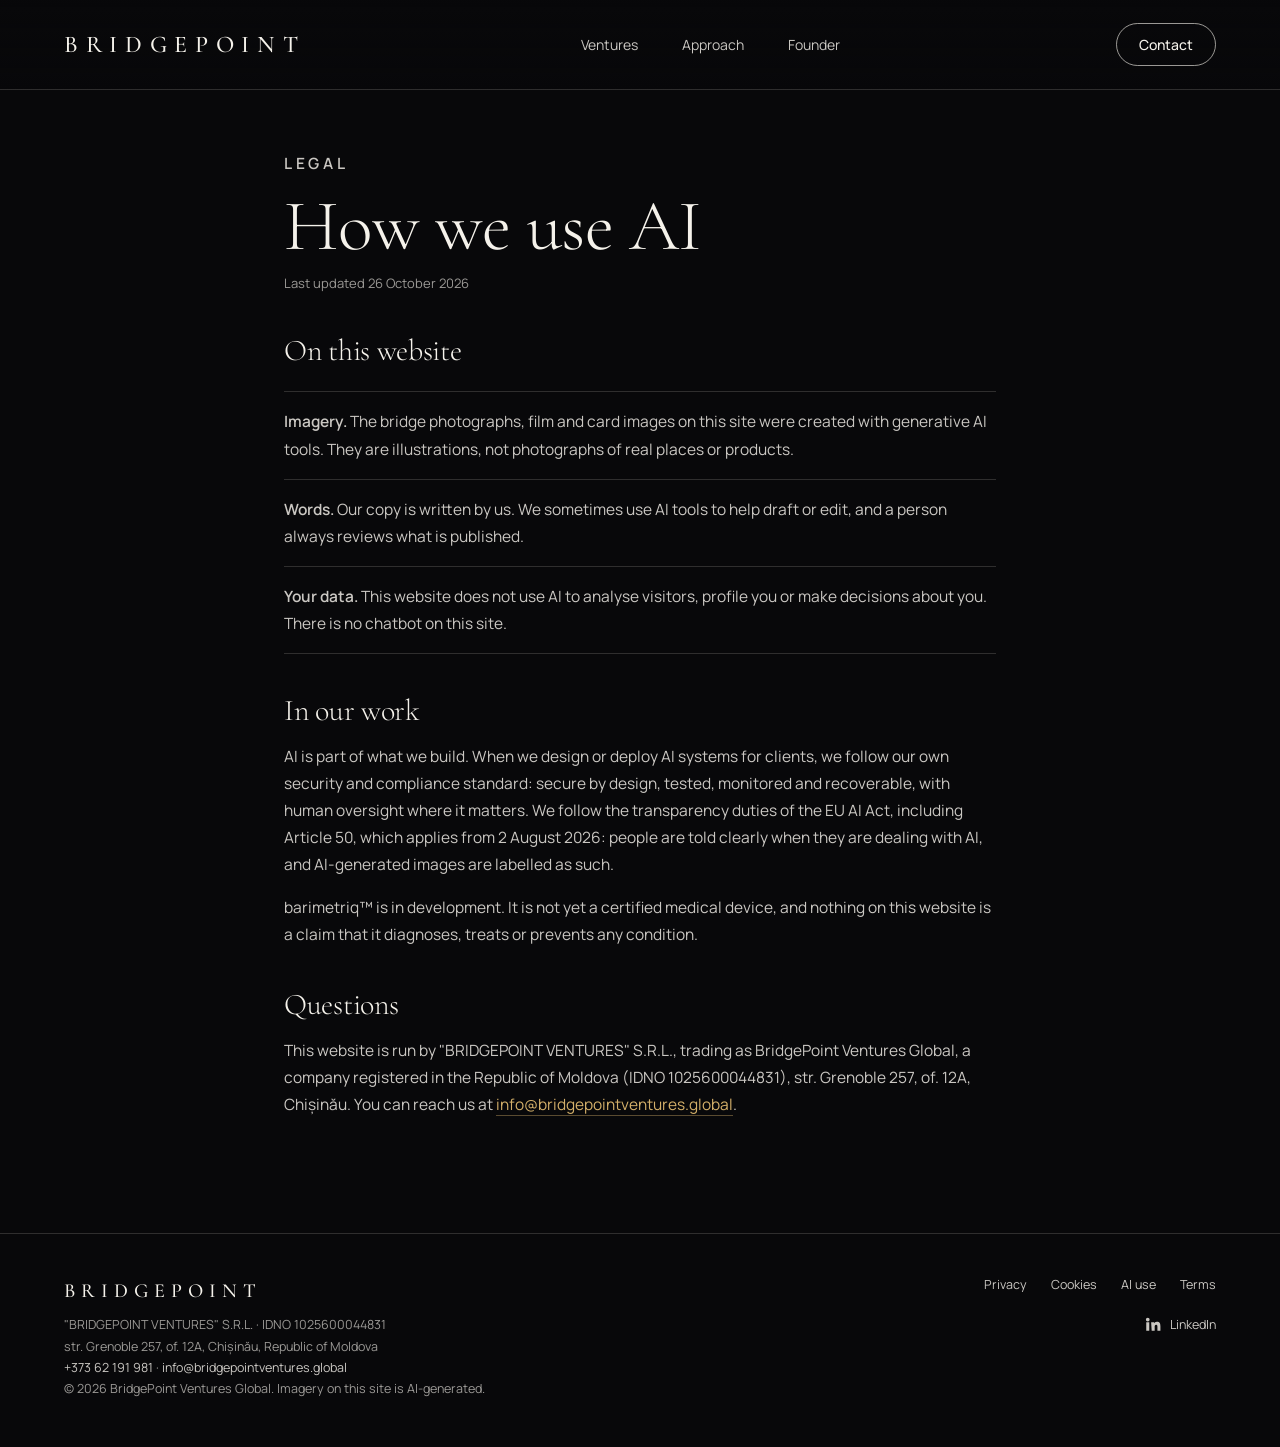
==== commit 301fb54a: "No bullets anywhere: legal lists restyled; version CSS and JS on every page Co-Authored-By: Claude O" ====
--- a/ai-use/index.html
+++ b/ai-use/index.html
@@ -11,7 +11,7 @@
 <meta name="robots" content="index,follow">
 <link rel="canonical" href="https://bridgepointventures.global/ai-use/">
 <link rel="icon" href="/favicon.svg" type="image/svg+xml">
-<link rel="stylesheet" href="/css/site.css">
+<link rel="stylesheet" href="/css/site.css?v=2026102802">
 </head>
 <body class="ready solid-bg">
 <a class="skip" href="#main">Skip to content</a>
--- a/css/site.css
+++ b/css/site.css
@@ -188,3 +188,56 @@
 .founder .lnk:hover{border-color:var(--gold)}
 footer .fr{display:flex;flex-direction:column;align-items:flex-end;gap:18px}
 @media (max-width:900px){footer .fr{align-items:flex-start}}
+.founder{grid-template-columns:1fr;gap:0}
+.founder .lnk{margin-right:28px}
+.more-btn{margin-top:22px;background:none;border:0;padding:0 0 4px;font:inherit;font-size:13px;letter-spacing:.14em;text-transform:uppercase;color:var(--soft-80);border-bottom:1px solid var(--hair);cursor:pointer}
+.more-btn:hover,.more-btn[aria-expanded="true"]{color:var(--gold);border-color:var(--gold)}
+.more-ico{display:inline-block;margin-left:6px;transition:transform .5s var(--ease)}
+.more-btn[aria-expanded="true"] .more-ico{transform:rotate(45deg)}
+.more{display:grid;grid-template-rows:0fr;transition:grid-template-rows .8s var(--ease)}
+.more.open{grid-template-rows:1fr}
+.more-inner{overflow:hidden;min-height:0}
+.more .creds{margin-top:48px;max-width:860px}
+.more:not(.open) .creds li{opacity:0;transform:translateY(12px)}
+.more.open .creds li{opacity:1;transform:none;transition:opacity .7s var(--ease),transform .7s var(--ease)}
+@media (prefers-reduced-motion:reduce){.more,.more-ico,.more.open .creds li{transition:none}}
+.founder{min-height:auto;padding-bottom:110px}
+.proof{min-height:auto;background:var(--ink);padding-top:120px;padding-bottom:40px;display:flex;flex-direction:column;gap:64px}
+.proof .eyebrow{margin-bottom:24px}
+.logos{list-style:none;margin:0;padding:0;display:flex;flex-wrap:wrap;align-items:center;gap:20px 44px}
+.logos li{display:flex;align-items:center;height:28px}
+.logos img{display:block;width:auto;height:auto;max-height:16px;max-width:110px;filter:brightness(0) invert(1);opacity:.55;transition:opacity .4s var(--ease),filter .4s var(--ease)}
+.logos li[data-logo="vitalis"] img,.logos li[data-logo="innomedcatalyst"] img{max-height:26px}
+.logos li[data-logo="startup-moldova"] img,.logos li[data-logo="rubikhub"] img{max-height:20px}
+.logos li:hover img{opacity:1;filter:brightness(0) saturate(100%) invert(76%) sepia(30%) saturate(520%) hue-rotate(358deg) brightness(92%) contrast(88%)}
+@media (max-width:480px){.logos{gap:18px 32px}.proof{padding-top:90px}}
+.stage-row{text-align:center}
+.stage-row .eyebrow{margin-bottom:34px}
+.stage-row .logos{justify-content:space-between;max-width:1100px;margin:0 auto;gap:28px 40px}
+.stage-row .logos li{height:64px;justify-content:center}
+.stage-row .logos img{max-height:22px;max-width:150px;opacity:.85}
+.stage-row .logos li[data-logo="vitalis"] img{max-height:62px}
+.stage-row .logos li[data-logo="innomedcatalyst"] img{max-height:44px}
+.stage-row .logos li[data-logo="startup-moldova"] img{max-height:34px}
+.stage-row .logos li[data-logo="rubikhub"] img{max-height:42px}
+.stage-row .logos li[data-logo="bio4dreams"] img{max-height:32px}
+@media (max-width:900px){.stage-row .logos{display:grid;grid-template-columns:repeat(3,minmax(0,1fr));gap:28px 24px}}
+@media (max-width:480px){.stage-row .logos{grid-template-columns:repeat(2,minmax(0,1fr))}.stage-row .logos img{max-width:130px}}
+.stage-row .logos li[data-logo="innomedcatalyst"] img{max-height:52px}
+.std-h{font-family:var(--serif);font-weight:300;font-size:clamp(40px,5vw,72px);line-height:1.02;margin:0 0 48px}
+.std-h em{display:block;color:var(--gold);font-style:italic}
+.standards{list-style:none;margin:0;padding:0;display:grid;grid-template-columns:repeat(3,minmax(0,1fr));border-top:1px solid var(--hair);border-left:1px solid var(--hair)}
+.standards li{position:relative;padding:36px 32px 40px;border-right:1px solid var(--hair);border-bottom:1px solid var(--hair);overflow:hidden;transition:background .6s var(--ease)}
+.standards li::after{content:"";position:absolute;left:0;top:0;height:1px;width:0;background:var(--gold);transition:width .8s var(--ease)}
+.standards li:hover{background:rgba(212,176,106,.04)}
+.standards li:hover::after{width:100%}
+.std-ico{width:34px;height:34px;fill:none;stroke:var(--gold);stroke-width:1.1;stroke-linecap:round;stroke-linejoin:round;display:block;margin-bottom:28px;transition:transform .6s var(--ease)}
+.standards li:hover .std-ico{transform:translateY(-3px)}
+.std-n{position:absolute;top:34px;right:32px;font-family:var(--serif);font-size:15px;color:var(--soft-60)}
+.standards h3{font-family:var(--serif);font-weight:400;font-size:26px;line-height:1.15;margin:0 0 10px;color:var(--soft)}
+.standards p{margin:0;font-size:14px;line-height:1.6;color:var(--soft-60);max-width:300px}
+@media (max-width:900px){.standards{grid-template-columns:repeat(2,minmax(0,1fr))}}
+@media (max-width:560px){.standards{grid-template-columns:1fr}.standards li{padding:28px 22px 30px}.std-n{top:26px;right:22px}}
+@media (prefers-reduced-motion:reduce){.standards li,.standards li::after,.std-ico{transition:none}}
+.legal ul,.legal ol{list-style:none;margin:24px 0;padding:0;border-top:1px solid var(--hair)}
+.legal li{padding:16px 0;border-bottom:1px solid var(--hair)}
